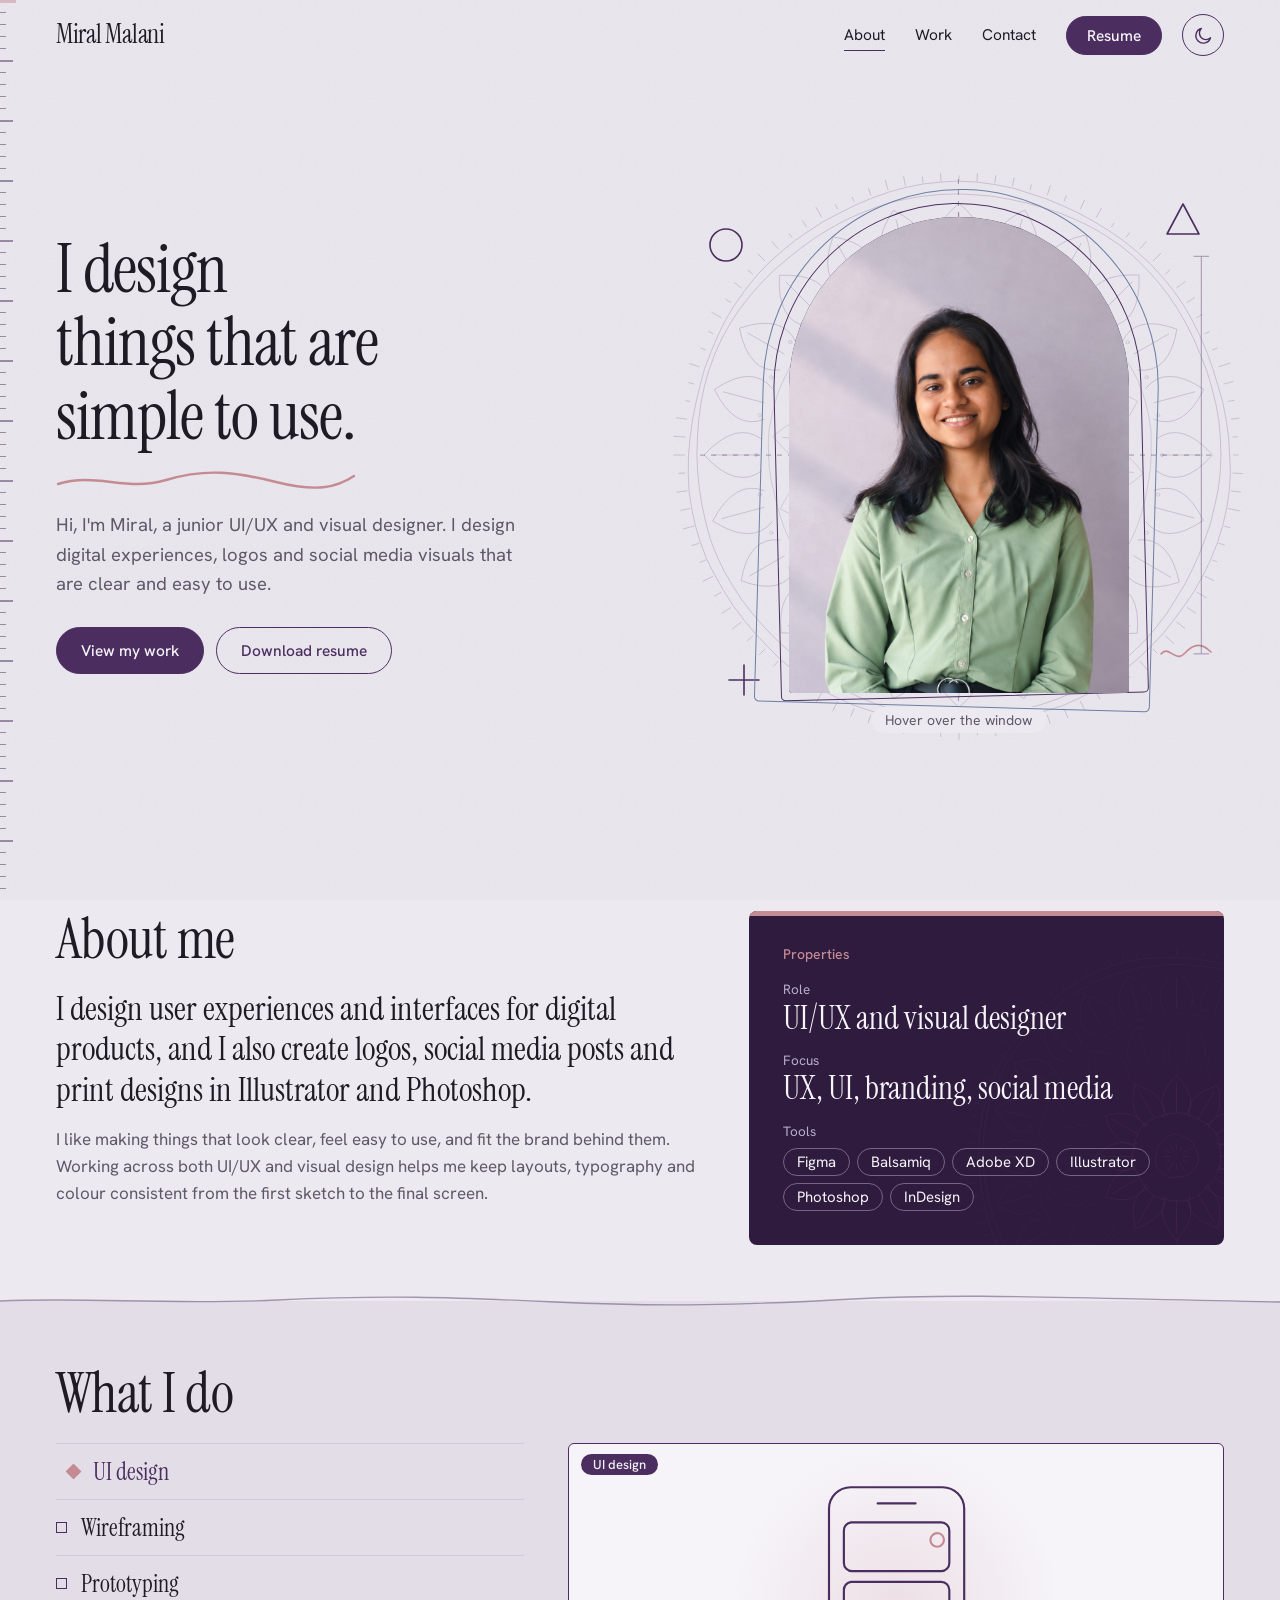
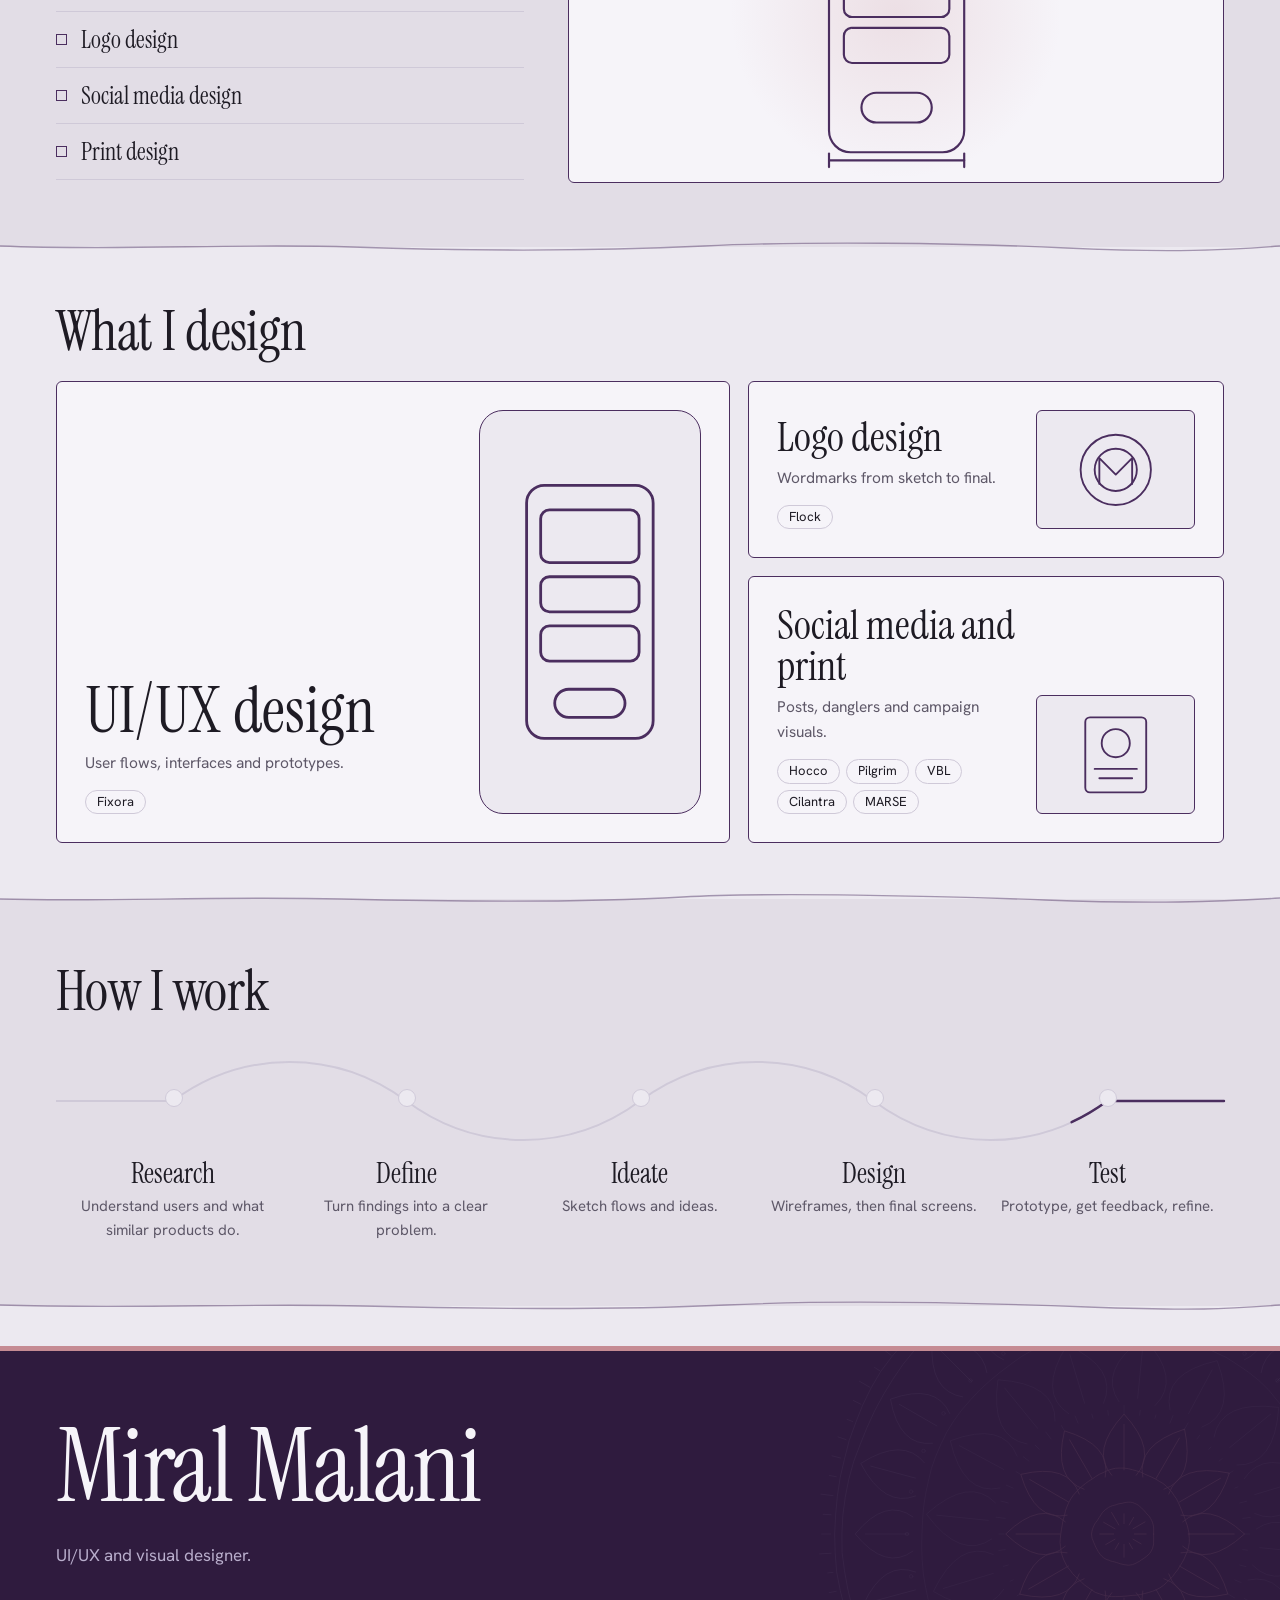
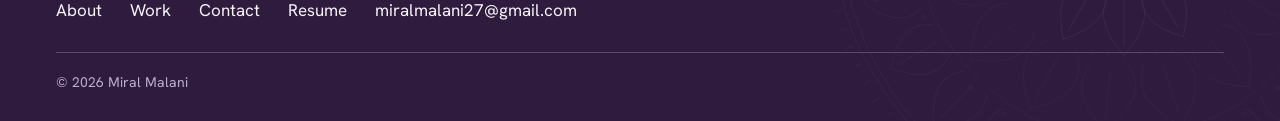
==== index.html @ f3b2142a "Add files via upload" ====
<!DOCTYPE html>
<html lang="en"><head>
<meta charset="utf-8"><meta name="viewport" content="width=device-width, initial-scale=1">
<title>Miral Malani - UI/UX Designer Portfolio | Ahmedabad</title>
<meta name="description" content="Junior UI/UX and visual designer. View my work and design process.">
<meta name="theme-color" content="#ECE9F0"><script>try{var t=localStorage.getItem("theme");document.documentElement.dataset.theme=t==="dark"?"dark":"light"}catch(e){document.documentElement.dataset.theme="light"}</script>
<link rel="preconnect" href="https://fonts.googleapis.com"><link rel="preconnect" href="https://fonts.gstatic.com" crossorigin>
<link href="https://fonts.googleapis.com/css2?family=Hanken+Grotesk:wght@400;500;700&family=Instrument+Serif:ital@0;1&display=swap" rel="stylesheet">
<link rel="stylesheet" href="site.css">
</head><body>

<div class="bg" aria-hidden="true"><i class="wash a"></i><i class="wash b"></i><div class="reveal"></div></div>
<div class="ruler" aria-hidden="true"></div>

<header class="site">
  <a class="brand" href="index.html">Miral Malani</a>
  <nav id="nav" aria-label="Main">
    <a href="index.html" aria-current="page">About</a>
    <a href="work.html">Work</a>
    <a href="contact.html">Contact</a>
    <a class="btn" href="resume.pdf" download data-magnetic>Resume</a>
  </nav>
  <div class="hdr-actions"><button class="theme-btn" type="button" aria-label="Switch to dark mode" aria-pressed="false"><svg class="moon" viewBox="0 0 24 24" aria-hidden="true"><path d="M20 14.5A8.5 8.5 0 1 1 9.5 4a7 7 0 0 0 10.5 10.5z"/></svg><svg class="sun" viewBox="0 0 24 24" aria-hidden="true"><circle cx="12" cy="12" r="4"/><path d="M12 2.5v2.5M12 19v2.5M2.5 12H5M19 12h2.5M5.3 5.3l1.8 1.8M16.9 16.9l1.8 1.8M5.3 18.7l1.8-1.8M16.9 7.1l1.8-1.8"/></svg></button><button class="burger" aria-expanded="false" aria-controls="nav" aria-label="Menu"><span></span><span></span></button></div>
</header>

<main>
<!-- HERO -->
<section class="hero"><div class="wrap hero-grid">
  <div class="hero-copy">
    <h1><span><i>I design</i></span><span><i>things that are</i></span><span><i>simple to use.</i></span></h1>
    <svg class="scribble" viewBox="0 0 300 22" preserveAspectRatio="none" aria-hidden="true"><path pathLength="1" d="M2 14 C 40 2, 70 22, 110 10 S 180 2, 220 12 S 280 18, 298 6"/></svg>
    <p class="intro">Hi, I'm Miral, a junior UI/UX and visual designer. I design digital experiences, logos and social media visuals that are clear and easy to use.</p>
    <div class="cta"><a class="btn" href="work.html" data-magnetic>View my work</a><a class="btn ghost" href="resume.pdf" download data-magnetic>Download resume</a></div>
  </div>

  <div class="stage">
    <div class="mandala" data-depth="12"></div>
    <svg class="float" data-depth="-18" style="left:2%;top:10%" width="44" height="44" viewBox="0 0 44 44" aria-hidden="true"><circle cx="22" cy="22" r="16"/></svg>
    <svg class="float" data-depth="-26" style="right:4%;top:6%;animation-delay:-3s" width="40" height="40" viewBox="0 0 40 40" aria-hidden="true"><path d="M20 4 L36 34 H4 Z"/></svg>
    <svg class="float" data-depth="-22" style="left:6%;bottom:8%;animation-delay:-5s" width="38" height="38" viewBox="0 0 38 38" aria-hidden="true"><path d="M19 4V34M4 19H34"/></svg>
    <svg class="float" data-depth="-30" style="right:2%;bottom:14%;animation-delay:-2s;color:var(--rose)" width="54" height="22" viewBox="0 0 54 22" aria-hidden="true"><path d="M2 12 C10 2, 16 22, 26 11 S44 2, 52 10"/></svg>
    <div class="arch-wrap" data-depth="8" tabindex="0" data-cursor="Open" aria-label="Portrait of Miral Malani. Hover, focus or tap to open the window and read a quote.">
      <svg class="guides" viewBox="0 0 100 100" preserveAspectRatio="none" aria-hidden="true">
        <line x1="0" y1="50" x2="100" y2="50" stroke-dasharray="5 6" vector-effect="non-scaling-stroke"/>
        <line x1="50" y1="0" x2="50" y2="100" stroke-dasharray="5 6" vector-effect="non-scaling-stroke"/>
        <line x1="97" y1="14" x2="97" y2="86" vector-effect="non-scaling-stroke"/><line x1="95.5" y1="14" x2="98.5" y2="14" vector-effect="non-scaling-stroke"/><line x1="95.5" y1="86" x2="98.5" y2="86" vector-effect="non-scaling-stroke"/>
      </svg>
      <div class="hatch" aria-hidden="true"></div>
      <div class="orbit" aria-hidden="true"><i></i><i></i><i></i></div>
      <div class="arch">
        <div class="arch-back">
          <svg class="bm" aria-hidden="true"></svg>
          <blockquote><p>&ldquo;Creativity comes from a conflict of ideas.&rdquo;</p><p class="who">Donatella Versace</p></blockquote>
        </div>
        <div class="arch-photo"><img src="photo.jpg" alt="Miral Malani"></div>
      </div>
      <p class="hint"><span class="fine">Hover over the window</span><span class="touch">Tap the window</span></p>
    </div>
  </div>
</div></section>

<!-- ABOUT + PROPERTIES -->
<section class="block"><div class="wrap about-row">
  <div class="about-text">
    <h2 class="sec-title">About me</h2>
    <p class="lead">I design user experiences and interfaces for digital products, and I also create logos, social media posts and print designs in Illustrator and Photoshop.</p>
    <p class="mute">I like making things that look clear, feel easy to use, and fit the brand behind them. Working across both UI/UX and visual design helps me keep layouts, typography and colour consistent from the first sketch to the final screen.</p>
  </div>
  <aside class="props-card" aria-label="Properties">
    <div class="pm" aria-hidden="true"></div>
    <h3>Properties</h3>
    <dl>
      <div><dt>Role</dt><dd>UI/UX and visual designer</dd></div>
      <div><dt>Focus</dt><dd>UX, UI, branding, social media</dd></div>
      <div><dt>Tools</dt><dd><div class="chips"><span>Figma</span><span>Balsamiq</span><span>Adobe XD</span><span>Illustrator</span><span>Photoshop</span><span>InDesign</span></div></dd></div>
    </dl>
  </aside>
</div></section>

<!-- WHAT I DO: layers + drawing side by side -->
<section class="band">
  <svg class="rule t" viewBox="0 0 1200 12" preserveAspectRatio="none" aria-hidden="true"><path vector-effect="non-scaling-stroke" d="M0 6 C 80 2, 160 10, 260 5 S 420 2, 520 7 S 700 10, 800 4 S 1000 3, 1200 7"/></svg>
  <div class="wrap">
    <h2 class="sec-title">What I do</h2>
    <div class="bench">
      <ul class="layers">
        <li><button type="button" data-sk="ui" class="is-on">UI design</button></li>
        <li><button type="button" data-sk="wire">Wireframing</button></li>
        <li><button type="button" data-sk="proto">Prototyping</button></li>
        <li><button type="button" data-sk="logo">Logo design</button></li>
        <li><button type="button" data-sk="social">Social media design</button></li>
        <li><button type="button" data-sk="print">Print design</button></li>
      </ul>
      <div class="canvas" aria-hidden="true">
        <span class="tag">UI design</span>
        <svg class="sk is-on" data-sk="ui" viewBox="0 0 320 220"><rect pathLength="1" x="110" y="12" width="100" height="196" rx="16"/><line pathLength="1" x1="146" y1="24" x2="174" y2="24"/><rect pathLength="1" x="121" y="38" width="78" height="36" rx="6"/><rect pathLength="1" x="121" y="82" width="78" height="26" rx="6"/><rect pathLength="1" x="121" y="116" width="78" height="26" rx="6"/><rect pathLength="1" x="134" y="164" width="52" height="22" rx="11"/><circle class="acc" pathLength="1" cx="190" cy="51" r="5"/><line pathLength="1" x1="110" y1="214" x2="210" y2="214"/><line pathLength="1" x1="110" y1="209" x2="110" y2="219"/><line pathLength="1" x1="210" y1="209" x2="210" y2="219"/></svg>
        <svg class="sk" data-sk="wire" viewBox="0 0 320 220"><rect pathLength="1" x="36" y="22" width="248" height="176" rx="8"/><rect pathLength="1" x="52" y="38" width="104" height="72"/><line pathLength="1" x1="52" y1="38" x2="156" y2="110"/><line pathLength="1" x1="156" y1="38" x2="52" y2="110"/><line pathLength="1" x1="172" y1="46" x2="268" y2="46"/><line pathLength="1" x1="172" y1="62" x2="250" y2="62"/><line pathLength="1" x1="172" y1="78" x2="268" y2="78"/><rect class="acc" pathLength="1" x="172" y="92" width="58" height="18" rx="9"/><rect pathLength="1" x="52" y="130" width="64" height="50"/><rect pathLength="1" x="128" y="130" width="64" height="50"/><rect pathLength="1" x="204" y="130" width="64" height="50"/></svg>
        <svg class="sk" data-sk="proto" viewBox="0 0 320 220"><rect pathLength="1" x="16" y="48" width="74" height="124" rx="10"/><rect pathLength="1" x="123" y="48" width="74" height="124" rx="10"/><rect pathLength="1" x="230" y="48" width="74" height="124" rx="10"/><circle class="acc" pathLength="1" cx="53" cy="112" r="9"/><path pathLength="1" d="M92 96 C104 70, 112 70, 121 92"/><path pathLength="1" d="M114 86 L121 93 L127 85"/><path pathLength="1" d="M199 96 C211 70, 219 70, 228 92"/><path pathLength="1" d="M221 86 L228 93 L234 85"/><line pathLength="1" x1="30" y1="70" x2="76" y2="70"/><line pathLength="1" x1="137" y1="70" x2="183" y2="70"/><line pathLength="1" x1="244" y1="70" x2="290" y2="70"/></svg>
        <svg class="sk" data-sk="logo" viewBox="0 0 320 220"><circle pathLength="1" cx="160" cy="110" r="76"/><circle pathLength="1" cx="160" cy="110" r="48"/><line pathLength="1" x1="160" y1="14" x2="160" y2="206"/><line pathLength="1" x1="62" y1="110" x2="258" y2="110"/><path pathLength="1" d="M122 142 L122 84 L160 124 L198 84 L198 142"/><circle class="acc" pathLength="1" cx="160" cy="124" r="5"/><circle pathLength="1" cx="262" cy="52" r="9"/></svg>
        <svg class="sk" data-sk="social" viewBox="0 0 320 220"><rect pathLength="1" x="80" y="22" width="160" height="160" rx="8"/><circle pathLength="1" cx="160" cy="86" r="30"/><line pathLength="1" x1="108" y1="138" x2="212" y2="138"/><line pathLength="1" x1="120" y1="154" x2="200" y2="154"/><path class="acc" pathLength="1" d="M214 40 C214 34, 224 34, 224 41 C224 34, 234 34, 234 40 C234 48, 224 54, 224 54 C224 54, 214 48, 214 40Z"/><path pathLength="1" d="M70 12 V22 H80 M250 12 V22 H240 M70 192 V182 H80 M250 192 V182 H240"/></svg>
        <svg class="sk" data-sk="print" viewBox="0 0 320 220"><rect pathLength="1" x="102" y="22" width="116" height="168"/><path pathLength="1" d="M218 22 V52 H188"/><line pathLength="1" x1="114" y1="76" x2="206" y2="76"/><line pathLength="1" x1="114" y1="92" x2="196" y2="92"/><rect class="acc" pathLength="1" x="114" y="110" width="92" height="44"/><line pathLength="1" x1="114" y1="170" x2="170" y2="170"/><path pathLength="1" d="M92 10 V22 M230 10 V22 M92 202 V190 M230 202 V190"/><line pathLength="1" x1="28" y1="154" x2="292" y2="154"/></svg>
      </div>
    </div>
  </div>
  <svg class="rule b" viewBox="0 0 1200 12" preserveAspectRatio="none" aria-hidden="true"><path vector-effect="non-scaling-stroke" d="M0 5 C 120 10, 220 2, 330 6 S 560 10, 660 5 S 900 2, 1000 7 S 1150 9, 1200 5"/></svg>
</section>

<!-- WHAT I DESIGN -->
<section class="block"><div class="wrap">
  <h2 class="sec-title">What I design</h2>
  <div class="panels">
    <a class="panel big" href="work.html#ux" data-cursor="View">
      <div class="txt"><h3>UI/UX design</h3><p>User flows, interfaces and prototypes.</p><div class="pt"><span>Fixora</span></div></div>
      <div class="thumb"><svg viewBox="0 0 100 160" aria-hidden="true"><rect x="14" y="8" width="72" height="144" rx="10"/><rect x="22" y="22" width="56" height="30" rx="5"/><rect x="22" y="60" width="56" height="20" rx="5"/><rect x="22" y="88" width="56" height="20" rx="5"/><rect x="30" y="124" width="40" height="16" rx="8"/></svg><img src="fixora-customer-01.png" alt="" onerror="this.remove()"></div>
    </a>
    <a class="panel sm" href="work.html#logo" data-cursor="View">
      <div class="txt"><h3>Logo design</h3><p>Wordmarks from sketch to final.</p><div class="pt"><span>Flock</span></div></div>
      <div class="thumb"><svg viewBox="0 0 100 80" aria-hidden="true"><circle cx="50" cy="40" r="30"/><circle cx="50" cy="40" r="18"/><path d="M36 52 V30 L50 44 L64 30 V52"/></svg><img src="Logo_Design_jpg.jpeg" alt="" onerror="this.remove()"></div>
    </a>
    <a class="panel sm" href="work.html#social" data-cursor="View">
      <div class="txt"><h3>Social media and print</h3><p>Posts, danglers and campaign visuals.</p><div class="pt"><span>Hocco</span><span>Pilgrim</span><span>VBL</span><span>Cilantra</span><span>MARSE</span></div></div>
      <div class="thumb"><svg viewBox="0 0 100 80" aria-hidden="true"><rect x="24" y="8" width="52" height="64" rx="4"/><circle cx="50" cy="30" r="12"/><line x1="32" y1="52" x2="68" y2="52"/><line x1="36" y1="60" x2="64" y2="60"/></svg><img src="Hording_jpg.jpg" alt="" onerror="this.remove()"></div>
    </a>
  </div>
</div></section>

<!-- HOW I WORK -->
<section class="band">
  <svg class="rule t" viewBox="0 0 1200 12" preserveAspectRatio="none" aria-hidden="true"><path vector-effect="non-scaling-stroke" d="M0 6 C 100 9, 200 3, 320 6 S 560 9, 640 4 S 880 3, 980 7 S 1140 9, 1200 5"/></svg>
  <div class="wrap">
    <h2 class="sec-title">How I work</h2>
    <div class="path">
      <svg viewBox="0 0 1000 120" preserveAspectRatio="none" aria-hidden="true">
        <path class="base" vector-effect="non-scaling-stroke" d="M0 60 C 40 60, 60 60, 100 60 C 160 8, 240 8, 300 60 C 360 112, 440 112, 500 60 C 560 8, 640 8, 700 60 C 760 112, 840 112, 900 60 C 940 60, 960 60, 1000 60"/>
        <path class="prog" pathLength="1" vector-effect="non-scaling-stroke" d="M0 60 C 40 60, 60 60, 100 60 C 160 8, 240 8, 300 60 C 360 112, 440 112, 500 60 C 560 8, 640 8, 700 60 C 760 112, 840 112, 900 60 C 940 60, 960 60, 1000 60"/>
      </svg>
      <ol class="steps">
        <li><h3>Research</h3><p>Understand users and what similar products do.</p></li>
        <li><h3>Define</h3><p>Turn findings into a clear problem.</p></li>
        <li><h3>Ideate</h3><p>Sketch flows and ideas.</p></li>
        <li><h3>Design</h3><p>Wireframes, then final screens.</p></li>
        <li><h3>Test</h3><p>Prototype, get feedback, refine.</p></li>
      </ol>
    </div>
  </div>
  <svg class="rule b" viewBox="0 0 1200 12" preserveAspectRatio="none" aria-hidden="true"><path vector-effect="non-scaling-stroke" d="M0 5 C 120 9, 240 3, 340 6 S 580 10, 680 5 S 920 3, 1020 7 S 1150 9, 1200 5"/></svg>
</section>
</main>

<footer class="foot">
  <div class="fm" aria-hidden="true"></div>
  <div class="wrap inner">
    <h2>Miral Malani</h2>
    <p>UI/UX and visual designer.</p>
    <nav aria-label="Footer"><a href="index.html">About</a><a href="work.html">Work</a><a href="contact.html">Contact</a><a href="resume.pdf" download>Resume</a><a href="mailto:miralmalani27@gmail.com">miralmalani27@gmail.com</a></nav>
    <small>&copy; 2026 Miral Malani</small>
  </div>
</footer>
<script src="site.js"></script>
</body></html>
---- site.css ----
:root{
  --paper:#ECE9F0;--paper2:#F6F4F9;--ink:#1E1B24;--mute:#5E5868;--pencil:#CFC9D8;
  --plum:#4B2E5F;--on-plum:#F6F4F9;--deep:#2F1B3E;--on-deep:#F6F4F9;--foot-alt:#4B2E5F;
  --slate:#6C7FA3;--lilac:#B9AECC;--rose:#C58B93;
  --glass:rgba(236,233,240,.88);--glass2:rgba(246,244,249,.92);--band-bg:rgba(75,46,95,.06);
  --sh:var(--sh);--hatch:var(--hatch);--grid:var(--grid);
  --wash-a:var(--wash-a);--wash-b:var(--wash-b);--cgrid:var(--cgrid);
  --serif:"Instrument Serif",Lora,Georgia,serif;--sans:"Hanken Grotesk",Inter,system-ui,sans-serif;
  --gut:clamp(20px,5vw,56px);--ease:cubic-bezier(.7,0,.2,1);color-scheme:light
}
:root[data-theme=dark]{
  --paper:#15121B;--paper2:#1E1A27;--ink:#EEEAF5;--mute:#A9A2B8;--pencil:#3A3348;
  --plum:#BBA3DE;--on-plum:#1B1226;--deep:#2B1C3B;--on-deep:#F6F4F9;--foot-alt:#3B2852;
  --slate:#8FA5CC;--lilac:#B9AECC;--rose:#D29BA4;
  --glass:rgba(21,18,27,.86);--glass2:rgba(30,26,39,.92);--band-bg:rgba(187,163,222,.07);
  --sh:rgba(187,163,222,.2);--hatch:rgba(187,163,222,.5);--grid:rgba(187,163,222,.3);
  --wash-a:rgba(110,128,196,.28);--wash-b:rgba(200,140,165,.17);--cgrid:rgba(143,165,204,.2);
  color-scheme:dark
}
*{box-sizing:border-box;margin:0;padding:0}
html{scroll-behavior:smooth}
body{font-family:var(--sans);font-size:17px;line-height:1.6;color:var(--ink);background:var(--paper);overflow-x:hidden;-webkit-font-smoothing:antialiased}
body::before{content:"";position:fixed;inset:0;pointer-events:none;z-index:0;opacity:.7;mix-blend-mode:multiply;
  background-image:url("data:image/svg+xml;utf8,<svg xmlns='http://www.w3.org/2000/svg' width='160' height='160'><filter id='n'><feTurbulence type='fractalNoise' baseFrequency='.85' numOctaves='2' stitchTiles='stitch'/><feColorMatrix values='0 0 0 0 .35  0 0 0 0 .3  0 0 0 0 .42  0 0 0 .13 0'/></filter><rect width='100%' height='100%' filter='url(%23n)'/></svg>")}
main,header,footer{position:relative;z-index:2}
a{color:inherit}
:focus-visible{outline:2px solid var(--plum);outline-offset:4px;border-radius:4px}
.wrap{width:min(1180px,100% - 2*var(--gut));margin-inline:auto}
.sec-title{font-family:var(--serif);font-weight:400;font-size:clamp(34px,4.6vw,56px);line-height:1;letter-spacing:-.01em;margin-bottom:22px}
.mute{color:var(--mute)}
.block{padding:clamp(34px,4.5vw,56px) 0}
.band{position:relative;background:var(--band-bg);padding:clamp(40px,5vw,64px) 0}
.rule{position:absolute;left:0;width:100%;height:12px;fill:none;stroke:var(--plum);stroke-width:1.3;opacity:.45;overflow:visible}
.rule.t{top:-6px}.rule.b{bottom:-6px}

/* living background */
.bg{position:fixed;inset:0;z-index:0;pointer-events:none;overflow:hidden}
.wash{position:absolute;width:75vmax;height:75vmax;border-radius:50%}
.wash.a{left:-25vmax;top:-18vmax;background:radial-gradient(circle,var(--wash-a),transparent 62%);animation:drift 48s ease-in-out infinite alternate}
.wash.b{right:-28vmax;top:30vh;background:radial-gradient(circle,var(--wash-b),transparent 62%);animation:drift 62s ease-in-out infinite alternate-reverse}
@keyframes drift{to{transform:translate(9vmax,6vmax) scale(1.12)}}
.reveal{position:absolute;inset:0;background-image:linear-gradient(var(--grid) 1px,transparent 1px),linear-gradient(90deg,var(--grid) 1px,transparent 1px);background-size:36px 36px;-webkit-mask-image:radial-gradient(circle 200px at var(--cx,-400px) var(--cy,-400px),#000,transparent);mask-image:radial-gradient(circle 200px at var(--cx,-400px) var(--cy,-400px),#000,transparent)}
.ruler{position:fixed;left:0;top:0;bottom:0;width:16px;z-index:1;pointer-events:none;opacity:.5;
  background:repeating-linear-gradient(to bottom,var(--plum) 0 1px,transparent 1px 12px) left/6px 100% no-repeat,repeating-linear-gradient(to bottom,var(--plum) 0 1.5px,transparent 1.5px 60px) left/13px 100% no-repeat}
.ruler::after{content:"";position:absolute;left:0;top:calc(var(--sp,0) * (100% - 3px));width:16px;height:3px;background:var(--rose)}

/* header */
.site{position:sticky;top:0;z-index:60;display:flex;align-items:center;justify-content:space-between;padding:14px var(--gut);border-bottom:1px solid transparent;transition:background .3s,border-color .3s}
.site.scrolled{background:var(--glass);backdrop-filter:blur(10px);-webkit-backdrop-filter:blur(10px);border-color:var(--pencil)}
.brand{font-family:var(--serif);font-size:26px;text-decoration:none;letter-spacing:-.01em}
#nav{display:flex;align-items:center;gap:30px}
#nav a:not(.btn){position:relative;text-decoration:none;font-size:15.5px;padding:4px 0}
#nav a:not(.btn)::after{content:"";position:absolute;left:0;right:0;bottom:0;height:1.5px;background:var(--plum);transform:scaleX(0);transform-origin:left;transition:transform .45s var(--ease)}
#nav a:not(.btn):hover::after,#nav a[aria-current]::after{transform:scaleX(1)}
.btn{display:inline-flex;align-items:center;gap:8px;padding:12px 24px;border-radius:999px;border:1.5px solid var(--plum);background:var(--plum);color:var(--on-plum);text-decoration:none;font:500 15.5px var(--sans);cursor:pointer;transition:background .3s,color .3s}
.btn:hover{background:var(--ink);border-color:var(--ink)}
.btn.ghost{background:transparent;color:var(--plum)}
.btn.ghost:hover{background:var(--plum);color:var(--on-plum);border-color:var(--plum)}
.site .btn{padding:8px 20px}
.burger{display:none;width:44px;height:44px;border:1.5px solid var(--plum);border-radius:50%;background:transparent;cursor:pointer;position:relative;z-index:70}
.burger span{position:absolute;left:12px;right:12px;height:1.5px;background:var(--plum);transition:transform .4s var(--ease),top .4s var(--ease),background .3s}
.burger span:nth-child(1){top:17px}.burger span:nth-child(2){top:25px}

/* hero */
.hero{overflow:hidden;padding:clamp(20px,4vw,44px) 0 clamp(36px,5vw,60px)}
.hero-grid{display:grid;grid-template-columns:1.05fr .95fr;gap:clamp(24px,4vw,56px);align-items:center;min-height:min(680px,calc(100svh - 90px))}
.hero h1{font-family:var(--serif);font-weight:400;font-size:clamp(40px,5.3vw,80px);line-height:.98;letter-spacing:-.015em}
.hero h1 span{display:block;overflow:hidden;padding-bottom:.1em;white-space:nowrap}
.hero h1 span i{display:block;font-style:normal;animation:rise 1.1s var(--ease) both}
.hero h1 span:nth-child(2) i{animation-delay:.12s}.hero h1 span:nth-child(3) i{animation-delay:.24s}
@keyframes rise{from{transform:translateY(105%)}}
.scribble{display:block;width:min(300px,70%);height:22px;margin:14px 0 18px;overflow:visible}
.scribble path{fill:none;stroke:var(--rose);stroke-width:2.4;stroke-linecap:round;stroke-dasharray:1;stroke-dashoffset:1;animation:draw 1.4s .9s ease forwards}
.hero p.intro{max-width:46ch;font-size:18.5px;color:var(--mute);margin-bottom:28px}
.cta{display:flex;flex-wrap:wrap;gap:12px}
.stage{position:relative;display:grid;place-items:center;min-height:clamp(420px,50vw,580px)}
.mandala{position:absolute;left:50%;top:50%;width:min(580px,120%);aspect-ratio:1;margin:calc(min(580px,120%)/-2) 0 0 calc(min(580px,120%)/-2);pointer-events:none;color:var(--plum)}
.mandala svg,.menu-m svg,.foot .fm svg,.props-card .pm svg{width:100%;height:100%;overflow:visible;fill:none;stroke:currentColor;stroke-width:.8;stroke-linecap:round;stroke-linejoin:round}
.m-outer{animation:spin 140s linear infinite;opacity:.26}.m-mid{animation:spin 90s linear infinite reverse;opacity:.2}.m-in{animation:breathe 7s ease-in-out infinite;stroke:var(--rose);opacity:.5}
@keyframes spin{to{transform:rotate(360deg)}}
@keyframes breathe{50%{transform:scale(1.06)}}
.draw path{stroke-dasharray:1;stroke-dashoffset:1;animation:draw 2.6s ease forwards}
.draw .m-mid path{animation-delay:.3s}.draw .m-in path{animation-delay:.6s}
@keyframes draw{to{stroke-dashoffset:0}}
.guides{position:absolute;left:-26%;right:-26%;top:-8%;bottom:-8%;width:152%;height:116%;pointer-events:none;fill:none;stroke:var(--plum);stroke-width:1;opacity:.45;overflow:visible}
.orbit{position:absolute;inset:6% 4%;border-radius:50%;pointer-events:none;animation:spin 46s linear infinite}
.orbit i{position:absolute;width:9px;height:9px;border-radius:50%;background:var(--rose)}
.orbit i:nth-child(1){left:50%;top:-5px}.orbit i:nth-child(2){right:3%;bottom:20%;width:7px;height:7px;background:var(--plum)}.orbit i:nth-child(3){left:6%;bottom:30%;width:6px;height:6px;border:1.5px solid var(--plum);background:transparent}
.float{position:absolute;pointer-events:none;color:var(--plum);fill:none;stroke:currentColor;stroke-width:1.6;stroke-linecap:round;stroke-linejoin:round;animation:bob 8s ease-in-out infinite alternate}
@keyframes bob{to{transform:translateY(-12px) rotate(8deg)}}
.arch-wrap{position:relative;width:min(74%,340px);aspect-ratio:5/7;z-index:2}
.hatch{position:absolute;inset:0;border-radius:999px 999px 20px 20px;transform:translate(20px,20px);background:repeating-linear-gradient(135deg,var(--hatch) 0 1px,transparent 1px 8px);transition:transform .9s var(--ease);pointer-events:none}
.arch-wrap:hover .hatch,.arch-wrap:focus-visible .hatch,.arch-wrap.is-open .hatch{transform:translate(8px,8px)}
.arch-wrap::before,.arch-wrap::after{content:"";position:absolute;border-radius:999px 999px 26px 26px;pointer-events:none;transition:transform .9s var(--ease)}
.arch-wrap::before{inset:-14px -14px -4px;border:1.5px solid var(--plum);transform:rotate(-1.4deg)}
.arch-wrap::after{inset:-28px -28px -14px;border:1px solid var(--slate);transform:rotate(1.6deg)}
.arch-wrap:hover::before,.arch-wrap:focus-visible::before,.arch-wrap.is-open::before{transform:rotate(1deg) scale(1.02)}
.arch-wrap:hover::after,.arch-wrap:focus-visible::after,.arch-wrap.is-open::after{transform:rotate(-1.2deg) scale(1.03)}
.arch{position:absolute;inset:0;border-radius:999px 999px 20px 20px;overflow:hidden;background:var(--deep);isolation:isolate}
.arch-back{position:absolute;inset:0;display:grid;place-items:center;padding:30% 14% 12%;text-align:center;color:var(--on-deep)}
.arch-back svg{position:absolute;left:50%;top:44%;width:150%;aspect-ratio:1;margin:-75% 0 0 -75%;fill:none;stroke:var(--lilac);stroke-width:.8;opacity:.3}
.arch-back blockquote{position:relative;transform:translateY(26px);opacity:0;transition:transform .8s .25s var(--ease),opacity .6s .25s}
.arch-back p{font-family:var(--serif);font-size:clamp(26px,3.1vw,36px);line-height:1.08}
.arch-back .who{margin-top:14px;font:400 14px var(--sans);color:var(--lilac)}
.arch-photo{position:absolute;inset:0;transition:transform 1s var(--ease);will-change:transform;background:linear-gradient(160deg,#cdc4dc,#9d8fb3)}
.arch-photo img{width:100%;height:100%;object-fit:cover;object-position:50% 18%;display:block}
.arch-photo.nophoto img{display:none}
.arch-photo.nophoto::after{content:"MM";position:absolute;inset:0;display:grid;place-items:center;font-family:var(--serif);font-size:84px;color:var(--plum)}
.arch-wrap:hover .arch-photo,.arch-wrap:focus-visible .arch-photo,.arch-wrap.is-open .arch-photo{transform:translateY(-104%)}
.arch-wrap:hover blockquote,.arch-wrap:focus-visible blockquote,.arch-wrap.is-open blockquote{transform:none;opacity:1}
.hint{position:absolute;left:50%;bottom:-40px;transform:translateX(-50%);white-space:nowrap;text-align:center;font-size:14px;color:var(--mute);background:var(--paper);padding:2px 14px;border-radius:99px}
.hint .touch{display:none}

/* about row: text + properties card */
.about-row{display:grid;grid-template-columns:1.15fr .85fr;gap:clamp(24px,4vw,56px);align-items:stretch}
.lead{font-family:var(--serif);font-size:clamp(24px,2.6vw,33px);line-height:1.22;margin-bottom:16px}
.props-card{position:relative;overflow:hidden;background:var(--deep);color:var(--on-deep);border-radius:8px;padding:clamp(22px,3vw,34px);display:flex;flex-direction:column;gap:16px;box-shadow:10px 10px 0 -1px var(--sh)}
.props-card::before{content:"";position:absolute;left:0;right:0;top:0;height:5px;background:var(--rose)}
.props-card .pm{position:absolute;right:-35%;bottom:-40%;width:90%;aspect-ratio:1;color:var(--lilac);opacity:.28;pointer-events:none}
.props-card h3{font:500 14px var(--sans);color:var(--rose);position:relative}
.props-card dl{position:relative;display:grid;gap:14px}
.props-card dt{font-size:13.5px;color:var(--lilac)}
.props-card dd{font-family:var(--serif);font-size:clamp(24px,2.5vw,32px);line-height:1.1}
.props-card .chips{display:flex;flex-wrap:wrap;gap:7px;margin-top:6px}
.props-card .chips span{font:400 15px var(--sans);border:1px solid rgba(185,174,204,.5);border-radius:99px;padding:3px 13px}

/* bench: layers + canvas side by side */
.bench{display:grid;grid-template-columns:5fr 7fr;gap:clamp(20px,3.5vw,44px);align-items:stretch}
.layers{list-style:none;border-top:1px solid var(--pencil);align-self:start}
.layers button{width:100%;display:flex;align-items:center;gap:14px;padding:12px 0;background:none;border:0;border-bottom:1px solid var(--pencil);font:400 24px var(--serif);color:var(--ink);text-align:left;cursor:pointer;transition:padding .4s var(--ease),color .3s}
.layers button::before{content:"";width:9px;height:9px;border:1.5px solid var(--plum);transition:transform .4s var(--ease),background .3s;flex:none}
.layers button:hover,.layers button.is-on{padding-left:12px;color:var(--plum)}
.layers button.is-on::before{background:var(--rose);border-color:var(--rose);transform:rotate(45deg)}
.canvas{position:relative;min-height:340px;border:1.5px solid var(--plum);border-radius:6px;background-color:var(--paper2);background-image:linear-gradient(var(--cgrid) 1px,transparent 1px),linear-gradient(90deg,var(--cgrid) 1px,transparent 1px);background-size:26px 26px;overflow:hidden}
.canvas::before{content:"";position:absolute;inset:0;background:radial-gradient(circle at var(--mx,50%) var(--my,50%),rgba(197,139,147,.2),transparent 45%);pointer-events:none}
.canvas .tag{position:absolute;left:12px;top:10px;font:500 13px var(--sans);color:var(--on-plum);background:var(--plum);padding:2px 12px;border-radius:99px;z-index:2}
.sk{position:absolute;inset:8% 6% 4%;width:88%;height:88%;opacity:0;visibility:hidden;fill:none;stroke:var(--plum);stroke-width:1.6;stroke-linecap:round;stroke-linejoin:round}
.sk.is-on{opacity:1;visibility:visible}
.sk path,.sk rect,.sk circle,.sk line{stroke-dasharray:1;stroke-dashoffset:1}
.sk.is-on path,.sk.is-on rect,.sk.is-on circle,.sk.is-on line{animation:draw 1.1s ease forwards}
.sk .acc{stroke:var(--rose)}

/* what I design: asymmetric panels */
.panels{display:grid;grid-template-columns:repeat(12,1fr);gap:18px}
.panel{position:relative;display:grid;gap:16px;padding:clamp(18px,2.2vw,28px);border:1.5px solid var(--plum);border-radius:6px;background:var(--paper2);text-decoration:none;color:var(--ink);overflow:hidden;transition:background .5s var(--ease),color .4s,transform .5s var(--ease),box-shadow .5s}
.panel.big{grid-column:1/8;grid-row:1/3;grid-template-columns:1fr minmax(130px,36%);align-items:stretch}
.panel.sm{grid-column:8/13;grid-template-columns:1fr minmax(96px,38%);align-items:end}
.panel .txt{display:flex;flex-direction:column;justify-content:flex-end;gap:8px}
.panel h3{font:400 clamp(30px,3.2vw,44px)/1 var(--serif)}
.panel.big h3{font-size:clamp(40px,5vw,70px)}
.panel p{color:var(--mute);font-size:15.5px;transition:color .4s}
.pt{display:flex;flex-wrap:wrap;gap:6px;margin-top:6px}.pt span{border:1px solid var(--pencil);border-radius:99px;padding:1px 11px;font-size:13px;transition:border-color .4s}
.thumb{position:relative;border:1.5px solid var(--plum);border-radius:6px;background:var(--paper);overflow:hidden;min-height:110px;transition:border-color .4s}
.panel.big .thumb{border-radius:24px}
.panel.sm .thumb{aspect-ratio:4/3}
.thumb svg{position:absolute;inset:10%;width:80%;height:80%;fill:none;stroke:var(--plum);stroke-width:1.6;stroke-linecap:round;stroke-linejoin:round}
.thumb img{position:absolute;inset:0;width:100%;height:100%;object-fit:cover;object-position:top;clip-path:inset(100% 0 0 0);transition:clip-path .8s var(--ease)}
.panel:hover,.panel:focus-visible{background:var(--deep);color:var(--on-deep);transform:translateY(-4px);box-shadow:8px 8px 0 -1px var(--sh)}
.panel:hover p,.panel:focus-visible p{color:var(--lilac)}
.panel:hover .pt span{border-color:rgba(185,174,204,.45)}
.panel:hover .thumb{border-color:var(--rose)}
.panel:hover .thumb img,.panel:focus-visible .thumb img{clip-path:inset(0)}

/* how I work */
.path{position:relative;margin-top:10px}
.path svg{display:block;width:100%;height:120px;overflow:visible;fill:none}
.path .base{stroke:var(--pencil);stroke-width:2}.path .prog{stroke:var(--plum);stroke-width:2.4;stroke-linecap:round;stroke-dasharray:1;stroke-dashoffset:calc(1 - var(--p,0))}
.steps{list-style:none;display:grid;grid-template-columns:repeat(5,1fr);margin-top:-6px}
.steps li{text-align:center;padding:0 10px;position:relative}
.steps li::before{content:"";position:absolute;left:50%;top:-66px;width:16px;height:16px;margin-left:-8px;border-radius:50%;background:var(--paper);border:1.5px solid var(--pencil);transition:background .4s,border-color .4s,transform .5s var(--ease)}
.steps li.on::before{background:var(--rose);border-color:var(--rose);transform:scale(1.25)}
.steps h3{font:400 28px var(--serif);margin-bottom:2px}.steps p{font-size:15px;color:var(--mute)}

/* footer */
.foot{position:relative;background:var(--deep);color:var(--on-deep);padding:clamp(40px,6vw,72px) 0 28px;overflow:hidden;margin-top:clamp(20px,4vw,40px);z-index:2}
.foot::before{content:"";position:absolute;left:0;right:0;top:0;height:5px;background:var(--rose)}
.foot .fm{position:absolute;right:-12%;top:50%;width:min(620px,90vw);aspect-ratio:1;margin-top:calc(min(620px,90vw)/-2);color:var(--lilac);opacity:.26;pointer-events:none}
.foot .inner{position:relative;display:grid;gap:26px}
.foot h2{font:400 clamp(44px,8vw,112px)/.95 var(--serif);letter-spacing:-.015em}
.foot p{color:var(--lilac);max-width:40ch}
.foot nav{display:flex;flex-wrap:wrap;gap:8px 28px}
.foot nav a{text-decoration:none;position:relative;padding:2px 0}
.foot nav a::after{content:"";position:absolute;left:0;right:0;bottom:0;height:1px;background:var(--rose);transform:scaleX(0);transform-origin:left;transition:transform .4s var(--ease)}
.foot nav a:hover::after{transform:scaleX(1)}
.foot small{color:var(--lilac);font-size:14px;padding-top:18px;border-top:1px solid rgba(185,174,204,.3)}

/* cursor + click burst */
.has-cursor,.has-cursor a,.has-cursor button,.has-cursor .arch-wrap{cursor:none}
.cur-dot,.cur-ring{opacity:0;transition:opacity .3s;position:fixed;left:0;top:0;z-index:200;pointer-events:none;border-radius:50%}
.cur-on .cur-dot,.cur-on .cur-ring{opacity:1}
.cur-dot{width:7px;height:7px;margin:-3.5px 0 0 -3.5px;background:var(--plum)}
.cur-ring{width:38px;height:38px;margin:-19px 0 0 -19px;border:1.5px solid var(--plum);display:grid;place-items:center;font:500 12.5px var(--sans);color:var(--on-plum);transition:width .35s var(--ease),height .35s var(--ease),margin .35s var(--ease),background .3s,opacity .3s}
.cur-ring.is-link{width:64px;height:64px;margin:-32px 0 0 -32px;background:rgba(197,139,147,.25)}
.cur-ring.has-label{width:78px;height:78px;margin:-39px 0 0 -39px;background:var(--plum)}
.burst{position:fixed;z-index:190;pointer-events:none;width:120px;height:120px;margin:-60px 0 0 -60px;overflow:visible;fill:none;stroke-linecap:round}
.burst line{stroke:var(--plum);stroke-width:1.8;transform-origin:60px 60px;animation:shoot .75s ease-out forwards}
.burst line:nth-child(3n){stroke:var(--rose)}
.burst circle{stroke:var(--slate);stroke-width:1.5;transform-origin:60px 60px;animation:ripple .75s ease-out forwards}
@keyframes shoot{from{transform:scale(.25);opacity:1}to{transform:scale(1.15);opacity:0}}
@keyframes ripple{from{transform:scale(.2);opacity:1}to{transform:scale(1);opacity:0}}

.menu-m{display:none}
@media (max-width:1000px){.ruler{display:none}}
@media (max-width:860px){
  .burger{display:block}
  #nav{position:fixed;inset:0;z-index:65;flex-direction:column;justify-content:center;align-items:flex-start;gap:6px;padding:0 var(--gut);background:var(--deep);color:var(--on-deep);clip-path:circle(0 at calc(100% - 44px) 36px);transition:clip-path .8s var(--ease);visibility:hidden}
  .menu-open #nav{clip-path:circle(150% at calc(100% - 44px) 36px);visibility:visible}
  #nav a:not(.btn){font:400 clamp(44px,13vw,72px)/1.1 var(--serif);color:var(--on-deep)}
  #nav a:not(.btn)::after{background:var(--rose)}
  #nav .btn{margin-top:22px;background:var(--rose);border-color:var(--rose);color:var(--deep);padding:12px 26px}
  .menu-m{display:block;position:absolute;right:-30%;bottom:-18%;width:120vw;aspect-ratio:1;color:var(--lilac);opacity:.2;pointer-events:none;z-index:-1}
  .menu-open{overflow:hidden}
  .menu-open .burger,.menu-open .theme-btn{border-color:var(--on-deep);color:var(--on-deep)}.menu-open .burger span{background:var(--on-deep)}.menu-open .theme-btn:hover{background:var(--on-deep);color:var(--deep)}
  .menu-open .burger span:nth-child(1){top:21px;transform:rotate(45deg)}.menu-open .burger span:nth-child(2){top:21px;transform:rotate(-45deg)}
  .hero-grid{grid-template-columns:1fr;min-height:0}
  .stage{min-height:520px;margin-top:10px}
  .about-row,.bench{grid-template-columns:1fr}
  .canvas{order:-1;min-height:0;height:210px;position:sticky;top:68px;z-index:3;margin-bottom:6px}
  .panels{grid-template-columns:1fr}
  .panel.big,.panel.sm{grid-column:1;grid-row:auto;grid-template-columns:1fr minmax(100px,38%)}
  .panel.big .thumb{min-height:200px}
  .path svg{display:none}
  .steps{grid-template-columns:1fr;gap:20px;margin-top:0;padding-left:34px;position:relative}
  .steps::before,.steps::after{content:"";position:absolute;left:7px;top:6px;bottom:6px;width:2px;background:var(--pencil)}
  .steps::after{background:var(--plum);transform-origin:top;transform:scaleY(var(--p,0))}
  .steps li{text-align:left;padding:0}.steps li::before{left:-34px;top:6px;margin-left:0}
}
@media (hover:none){.hint .fine{display:none}.hint .touch{display:inline}}
@media (prefers-reduced-motion:reduce){
  html{scroll-behavior:auto}
  *,*::before,*::after{animation:none!important}
  .draw path,.scribble path{stroke-dashoffset:0}
  .sk path,.sk rect,.sk circle,.sk line{stroke-dashoffset:0}
  .arch-photo,.arch-back blockquote{transition-duration:.01s!important}
}

/* ===== inner pages (Work, Fixora, Contact) ===== */
.cur-dot,.cur-ring{z-index:400}
body{animation:pagein .6s ease both}
body.leaving{opacity:0;transition:opacity .28s ease}
@keyframes pagein{from{opacity:0}}
.page-head{position:relative;padding:clamp(26px,4.5vw,56px) 0 clamp(14px,2.5vw,24px)}
.page-head h1{position:relative;font:400 clamp(54px,8.5vw,128px)/.95 var(--serif);letter-spacing:-.02em}
.page-head p{position:relative;max-width:54ch;color:var(--mute);margin-top:14px;font-size:18.5px}
.crumb{position:relative;display:inline-flex;gap:8px;align-items:center;text-decoration:none;font-size:15px;color:var(--plum);margin-bottom:12px}
.crumb:hover{text-decoration:underline}
.deco{position:absolute;right:-4%;top:-26%;width:min(400px,52vw);aspect-ratio:1;color:var(--plum);opacity:.17;pointer-events:none}
.deco svg{width:100%;height:100%;overflow:visible;fill:none;stroke:currentColor;stroke-width:.8;stroke-linecap:round}
.sec-title.sm{font-size:clamp(28px,3.4vw,42px);margin-bottom:16px}

/* filter pills */
.filters{position:sticky;top:60px;z-index:30;padding:10px 0 14px;overflow-x:auto;scrollbar-width:none}
.filters::-webkit-scrollbar{display:none}
.seg{position:relative;display:inline-flex;gap:2px;padding:4px;border:1.5px solid var(--plum);border-radius:999px;background:var(--glass2);backdrop-filter:blur(8px);white-space:nowrap}
.seg button{position:relative;z-index:1;border:0;background:none;font:500 15px var(--sans);padding:8px 18px;border-radius:999px;color:var(--ink);cursor:pointer;transition:color .3s}
.seg button[aria-pressed=true]{color:var(--on-plum)}
.seg .ind{position:absolute;z-index:0;top:4px;bottom:4px;left:0;width:0;border-radius:999px;background:var(--plum);transition:transform .5s var(--ease),width .5s var(--ease)}
.wsec{padding:clamp(16px,2.5vw,28px) 0}
.wsec.show{animation:showin .55s var(--ease) both}
@keyframes showin{from{opacity:0;transform:translateY(18px)}}

/* Fixora feature card */
.feature{position:relative;display:grid;grid-template-columns:1fr 1.1fr;gap:clamp(18px,3vw,40px);align-items:center;padding:clamp(22px,3vw,40px);border:1.5px solid var(--plum);border-radius:8px;background:var(--paper2);text-decoration:none;color:var(--ink);overflow:hidden;transition:background .5s var(--ease),color .4s,box-shadow .4s}
.feature:hover{background:var(--deep);color:var(--on-deep);box-shadow:10px 10px 0 -1px var(--sh)}
.feature h3{font:400 clamp(48px,6.4vw,92px)/.95 var(--serif);margin:8px 0 10px}
.feature p{color:var(--mute);max-width:36ch;transition:color .4s}.feature:hover p{color:var(--lilac)}
.feature .pt{margin:14px 0 20px}.feature:hover .pt span{border-color:rgba(185,174,204,.5)}
.feature .fake{display:inline-flex;align-items:center;gap:8px;padding:10px 22px;border-radius:999px;background:var(--plum);color:var(--on-plum);font-weight:500;font-size:15.5px;transition:background .3s,color .3s}
.feature:hover .fake{background:var(--rose);color:var(--deep)}
.fan{position:relative;height:clamp(290px,34vw,420px)}
.fan svg{position:absolute;left:50%;top:50%;height:80%;translate:-50% -50%;fill:none;stroke:var(--plum);stroke-width:1.5;opacity:.35}
.fan img{position:absolute;top:50%;left:50%;height:90%;width:auto;border-radius:16px;border:1.5px solid var(--plum);background:#fff;box-shadow:0 14px 30px -14px rgba(47,27,62,.5);transition:transform .9s var(--ease)}
.fan img:nth-of-type(1){transform:translate(-125%,-50%) rotate(-7deg)}
.fan img:nth-of-type(2){transform:translate(-50%,-52%);z-index:2}
.fan img:nth-of-type(3){transform:translate(25%,-50%) rotate(7deg)}
.feature:hover .fan img:nth-of-type(1){transform:translate(-140%,-52%) rotate(-12deg)}
.feature:hover .fan img:nth-of-type(2){transform:translate(-50%,-56%) scale(1.04)}
.feature:hover .fan img:nth-of-type(3){transform:translate(40%,-52%) rotate(12deg)}

/* gallery */
.two{display:grid;grid-template-columns:repeat(2,1fr);gap:18px;align-items:start}
.masonry{columns:3 250px;column-gap:18px}
.masonry figure{break-inside:avoid;margin:0 0 20px}
.art{display:block;width:100%;padding:8px;background:var(--paper2);border:1.5px solid var(--plum);border-radius:6px;cursor:zoom-in;transition:transform .55s var(--ease),box-shadow .4s}
.art img{width:100%;display:block;border-radius:3px}
.masonry figure:nth-child(even) .art:hover,.two figure:nth-child(even) .art:hover{transform:translateY(-6px) rotate(.7deg)}
.masonry figure:nth-child(odd) .art:hover,.two figure:nth-child(odd) .art:hover{transform:translateY(-6px) rotate(-.7deg)}
.art:hover{box-shadow:9px 9px 0 -1px var(--sh)}
figcaption.cap{margin-top:8px;font-size:14.5px;color:var(--mute)}
figcaption.cap b{font-weight:500;color:var(--ink)}

/* experience timeline */
.tl{position:relative;padding-left:36px;display:grid;gap:30px}
.tl::before{content:"";position:absolute;left:7px;top:8px;bottom:8px;width:2px;background:var(--pencil)}
.tl article{position:relative}
.tl article::before{content:"";position:absolute;left:-36px;top:7px;width:16px;height:16px;border-radius:50%;background:var(--rose);border:3px solid var(--paper);box-shadow:0 0 0 1.5px var(--rose)}
.tl h3{font:400 clamp(26px,3vw,36px)/1.1 var(--serif)}
.tl .when{color:var(--plum);font-weight:500;font-size:14.5px;margin:2px 0 6px}
.tl ul{padding-left:18px;color:var(--mute)}.tl li{margin-bottom:3px}

/* Fixora case study */
.facts{display:grid;grid-template-columns:repeat(3,1fr);gap:18px;margin:26px 0}
.facts div{border-top:1.5px solid var(--plum);padding-top:10px}.facts dt{font-size:14px;color:var(--mute)}.facts dd{font:400 clamp(22px,2.4vw,30px)/1.15 var(--serif)}
.cols2{display:grid;grid-template-columns:1fr 1fr;gap:18px}
.card{padding:clamp(20px,2.6vw,32px);border:1.5px solid var(--plum);border-radius:8px;background:var(--paper2)}
.card h2{font:400 clamp(30px,3.4vw,44px)/1 var(--serif);margin-bottom:10px}
.notes{display:grid;grid-template-columns:repeat(4,1fr);gap:22px}
.note{border-top:1.5px solid var(--plum);padding-top:12px}.note h3{font:400 26px/1.1 var(--serif);margin-bottom:6px}.note p{color:var(--mute);font-size:15.5px}
.rail-head{display:flex;align-items:end;justify-content:space-between;gap:18px;margin-bottom:12px}
.rail-head h2{font:400 clamp(34px,4.4vw,56px)/1 var(--serif)}
.rail-ctl{display:flex;align-items:center;gap:10px}
.rail-ctl button{width:46px;height:46px;border-radius:50%;border:1.5px solid var(--plum);background:var(--paper2);color:var(--plum);font-size:20px;cursor:pointer;transition:background .3s,color .3s}
.rail-ctl button:hover{background:var(--plum);color:var(--on-plum)}
.rail-bar{height:3px;background:var(--pencil);border-radius:2px;margin:0 0 14px;overflow:hidden}
.rail-bar i{display:block;height:100%;width:var(--w,20%);background:var(--rose);transform:translateX(var(--x,0));transition:transform .2s}
.rail{display:flex;gap:16px;overflow-x:auto;scroll-snap-type:x proximity;padding:6px 4px 20px;scrollbar-width:none;cursor:grab}
.rail::-webkit-scrollbar{display:none}
.rail.drag{cursor:grabbing;scroll-snap-type:none}
.shot{flex:none;scroll-snap-align:start;padding:8px;background:var(--paper2);border:1.5px solid var(--plum);border-radius:20px;cursor:zoom-in;transition:transform .5s var(--ease),box-shadow .4s}
.shot img{display:block;height:clamp(390px,46vw,560px);width:auto;border-radius:13px;user-select:none;-webkit-user-drag:none}
.shot:hover{transform:translateY(-8px);box-shadow:8px 8px 0 -1px var(--sh)}
.fsec{padding:clamp(22px,3.2vw,40px) 0}

/* contact */
.ccols{display:grid;grid-template-columns:1fr 1fr;gap:14px;align-items:start}
.ccol{display:grid;gap:14px;align-content:start}
.cwide{grid-column:1/-1}
.ccard{position:relative;display:flex;flex-direction:column;gap:2px;padding:16px 22px 18px;border:1.5px solid var(--plum);border-radius:8px;background:var(--paper2);overflow:hidden;transition:transform .5s var(--ease),box-shadow .4s,background .4s,color .4s}
.ccard:hover{transform:translateY(-3px);box-shadow:7px 7px 0 -1px var(--sh)}
.ccard.dark{background:var(--deep);color:var(--on-deep)}
.ccard .lab{font-size:13.5px;color:var(--plum);font-weight:500}.ccard.dark .lab{color:var(--rose)}
.ccard .val{font:400 clamp(22px,2.3vw,29px)/1.15 var(--serif);overflow-wrap:anywhere;padding-right:48px}
.ccard .sub{color:var(--mute);font-size:14.5px}.ccard.dark .sub{color:var(--lilac)}
.ccard .acts{display:flex;flex-wrap:wrap;gap:8px;padding-top:10px}
.ccard .btn{padding:5px 15px;font-size:14px}
.ccard.dark .btn.ghost{color:var(--on-deep);border-color:var(--lilac)}.ccard.dark .btn.ghost:hover{background:var(--rose);border-color:var(--rose);color:var(--deep)}
.ccard .ic{position:absolute;right:16px;top:14px;width:36px;height:36px;fill:none;stroke:var(--plum);stroke-width:1.5;stroke-linecap:round;stroke-linejoin:round;opacity:.75}
.ccard.dark .ic{stroke:var(--lilac)}
.ccard .ic *{stroke-dasharray:1;stroke-dashoffset:0}.ccard:hover .ic *{animation:redraw 1s ease}
@keyframes redraw{from{stroke-dashoffset:1}to{stroke-dashoffset:0}}
.toast{position:fixed;left:50%;bottom:26px;translate:-50% 20px;z-index:350;background:var(--deep);color:var(--on-deep);padding:10px 20px;border-radius:999px;font-size:15px;opacity:0;pointer-events:none;transition:opacity .3s,translate .4s var(--ease)}
.toast.on{opacity:1;translate:-50% 0}

/* lightbox */
.lb{position:fixed;inset:0;z-index:300;display:grid;grid-template-rows:1fr auto;background:rgba(30,18,40,.95);backdrop-filter:blur(6px);-webkit-backdrop-filter:blur(6px);opacity:0;transition:opacity .35s}
.lb[hidden]{display:none}.lb.on{opacity:1}
.lb-stage{position:relative;display:grid;place-items:center;padding:58px 76px 8px;min-height:0}
.lb-fig{margin:0;max-width:100%;max-height:100%;display:grid;gap:10px;justify-items:center}
.lb-fig img{max-width:100%;max-height:calc(100svh - 200px);border-radius:12px;background:#fff;box-shadow:0 20px 60px -20px #000;user-select:none;-webkit-user-drag:none;touch-action:pan-y}
.lb-fig figcaption{color:var(--lilac);font-size:15px;text-align:center}
.lb-x,.lb-prev,.lb-next{position:absolute;width:48px;height:48px;border-radius:50%;border:1.5px solid rgba(255,255,255,.45);background:rgba(255,255,255,.08);color:#fff;font-size:22px;cursor:pointer;transition:background .3s,color .3s}
.lb-x:hover,.lb-prev:hover,.lb-next:hover{background:var(--rose);color:var(--deep);border-color:var(--rose)}
.lb-x{right:16px;top:12px}.lb-prev{left:14px;top:50%;translate:0 -50%}.lb-next{right:14px;top:50%;translate:0 -50%}
.lb-count{position:absolute;left:20px;top:22px;color:var(--lilac);font-size:15px}
.lb-thumbs{display:flex;gap:8px;overflow-x:auto;padding:8px 16px 18px;scrollbar-width:none;justify-content:safe center}
.lb-thumbs::-webkit-scrollbar{display:none}
.lb-thumbs button{flex:none;border:2px solid transparent;border-radius:8px;background:none;padding:0;opacity:.55;cursor:pointer;transition:opacity .3s,border-color .3s}
.lb-thumbs button.on{opacity:1;border-color:var(--rose)}
.lb-thumbs img{display:block;height:54px;width:auto;border-radius:6px}
.lb-open{overflow:hidden}

@media (max-width:860px){
  .feature,.cols2,.two,.ccols{grid-template-columns:1fr}
  .notes{grid-template-columns:1fr 1fr}.facts{grid-template-columns:1fr}
  .ccol:nth-child(2){padding-top:0}
  .filters{top:58px}
  .lb-stage{padding:56px 14px 4px}.lb-prev,.lb-next{width:40px;height:40px;top:auto;bottom:6px;translate:none}.lb-prev{left:10px}.lb-next{right:10px}
  .lb-fig img{max-height:calc(100svh - 230px)}
  .rail-ctl button{width:42px;height:42px}
}
@media (max-width:520px){.notes{grid-template-columns:1fr}.masonry{columns:2 150px}}
@media (prefers-reduced-motion:reduce){body{animation:none}.wsec.show{animation:none}.lb{transition:none}}
.foot.alt{background:var(--foot-alt)}

/* ===== theme switch ===== */
.brand{margin-right:auto}
.hdr-actions{display:flex;align-items:center;gap:12px;margin-left:20px}
.theme-btn{position:relative;z-index:70;width:42px;height:42px;border-radius:50%;border:1.5px solid var(--plum);background:transparent;color:var(--plum);cursor:pointer;display:grid;place-items:center;transition:background .3s,color .3s,border-color .3s}
.theme-btn:hover{background:var(--plum);color:var(--on-plum)}
.theme-btn svg{grid-area:1/1;width:21px;height:21px;fill:none;stroke:currentColor;stroke-width:1.6;stroke-linecap:round;stroke-linejoin:round;transition:transform .6s var(--ease),opacity .35s}
.theme-btn .sun{opacity:0;transform:rotate(-90deg) scale(.4)}
.theme-btn .moon{opacity:1}
:root[data-theme=dark] .theme-btn .sun{opacity:1;transform:none}
:root[data-theme=dark] .theme-btn .moon{opacity:0;transform:rotate(90deg) scale(.4)}
:root[data-theme=dark] body::before{mix-blend-mode:screen;opacity:.22}
:root[data-theme=dark] .wash.a,:root[data-theme=dark] .wash.b{opacity:1}
:root.theme-anim *,:root.theme-anim *::before,:root.theme-anim *::after{transition:background-color .45s,color .45s,border-color .45s,fill .45s,stroke .45s,box-shadow .45s!important}
@media (max-width:860px){
  .menu-open .site{backdrop-filter:none;-webkit-backdrop-filter:none;background:transparent;border-color:transparent}
  .menu-open .brand{color:var(--on-deep);position:relative;z-index:70}
  .hdr-actions{margin-left:auto}
  .brand{margin-right:0}
}
@media (prefers-reduced-motion:reduce){:root.theme-anim *{transition:none!important}}

/* no sideways scroll from decorative shapes */
main{overflow-x:clip}

/* rail headings breathe */
.rail-head h2{margin-bottom:8px}

.ccard.row{flex-direction:row;align-items:center;justify-content:space-between;gap:16px}
.ccard.row .val{padding-right:0}
.ccard.row .acts{padding-top:0}
.ccard.row .ic{display:none}
@media (max-width:520px){.ccard.row{flex-direction:column;align-items:flex-start}.ccard.row .acts{padding-top:10px}}
@media (max-width:860px){.ccard .val{padding-right:0;font-size:clamp(20px,5.4vw,25px)}.ccard .ic{width:30px;height:30px}.ccard .lab{padding-right:40px}}

.tl .tl-link{margin-top:8px}.tl .tl-link a{color:var(--plum);font-weight:500;text-decoration:none;border-bottom:1.5px solid var(--rose)}
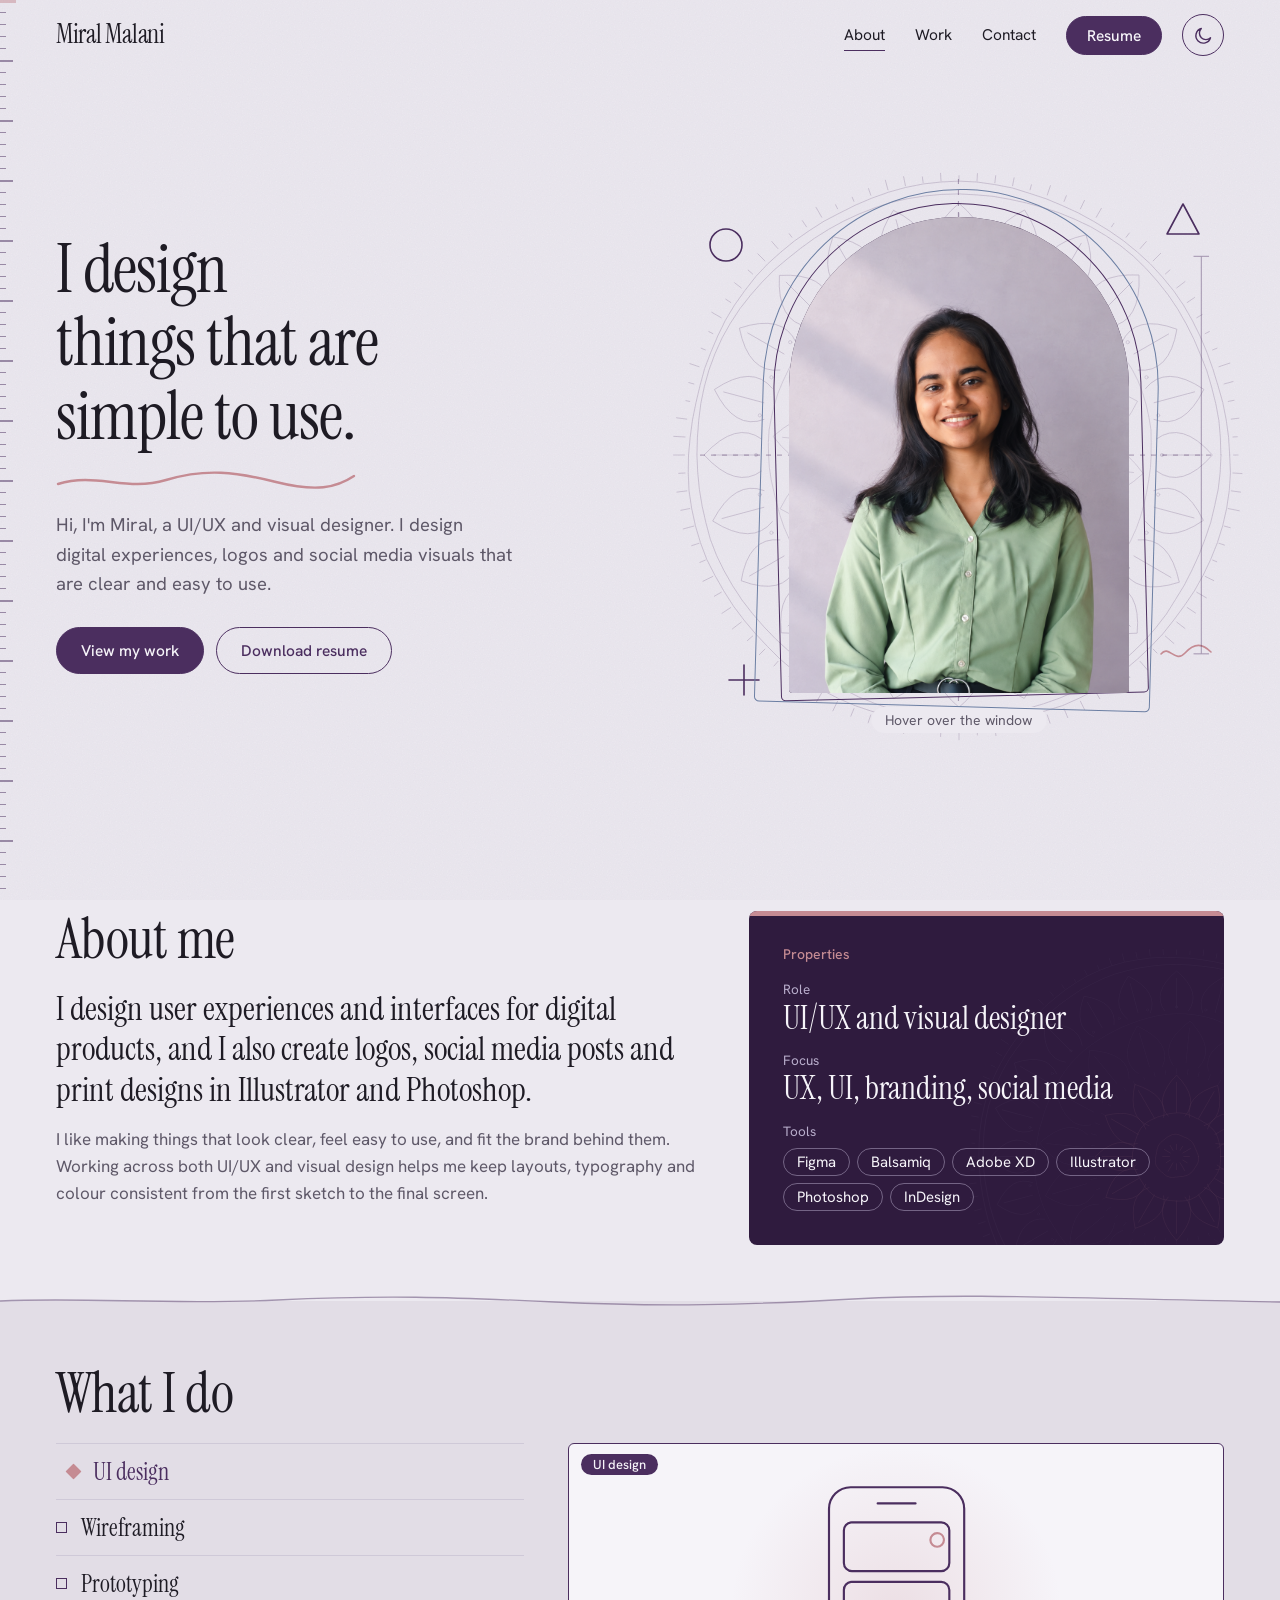
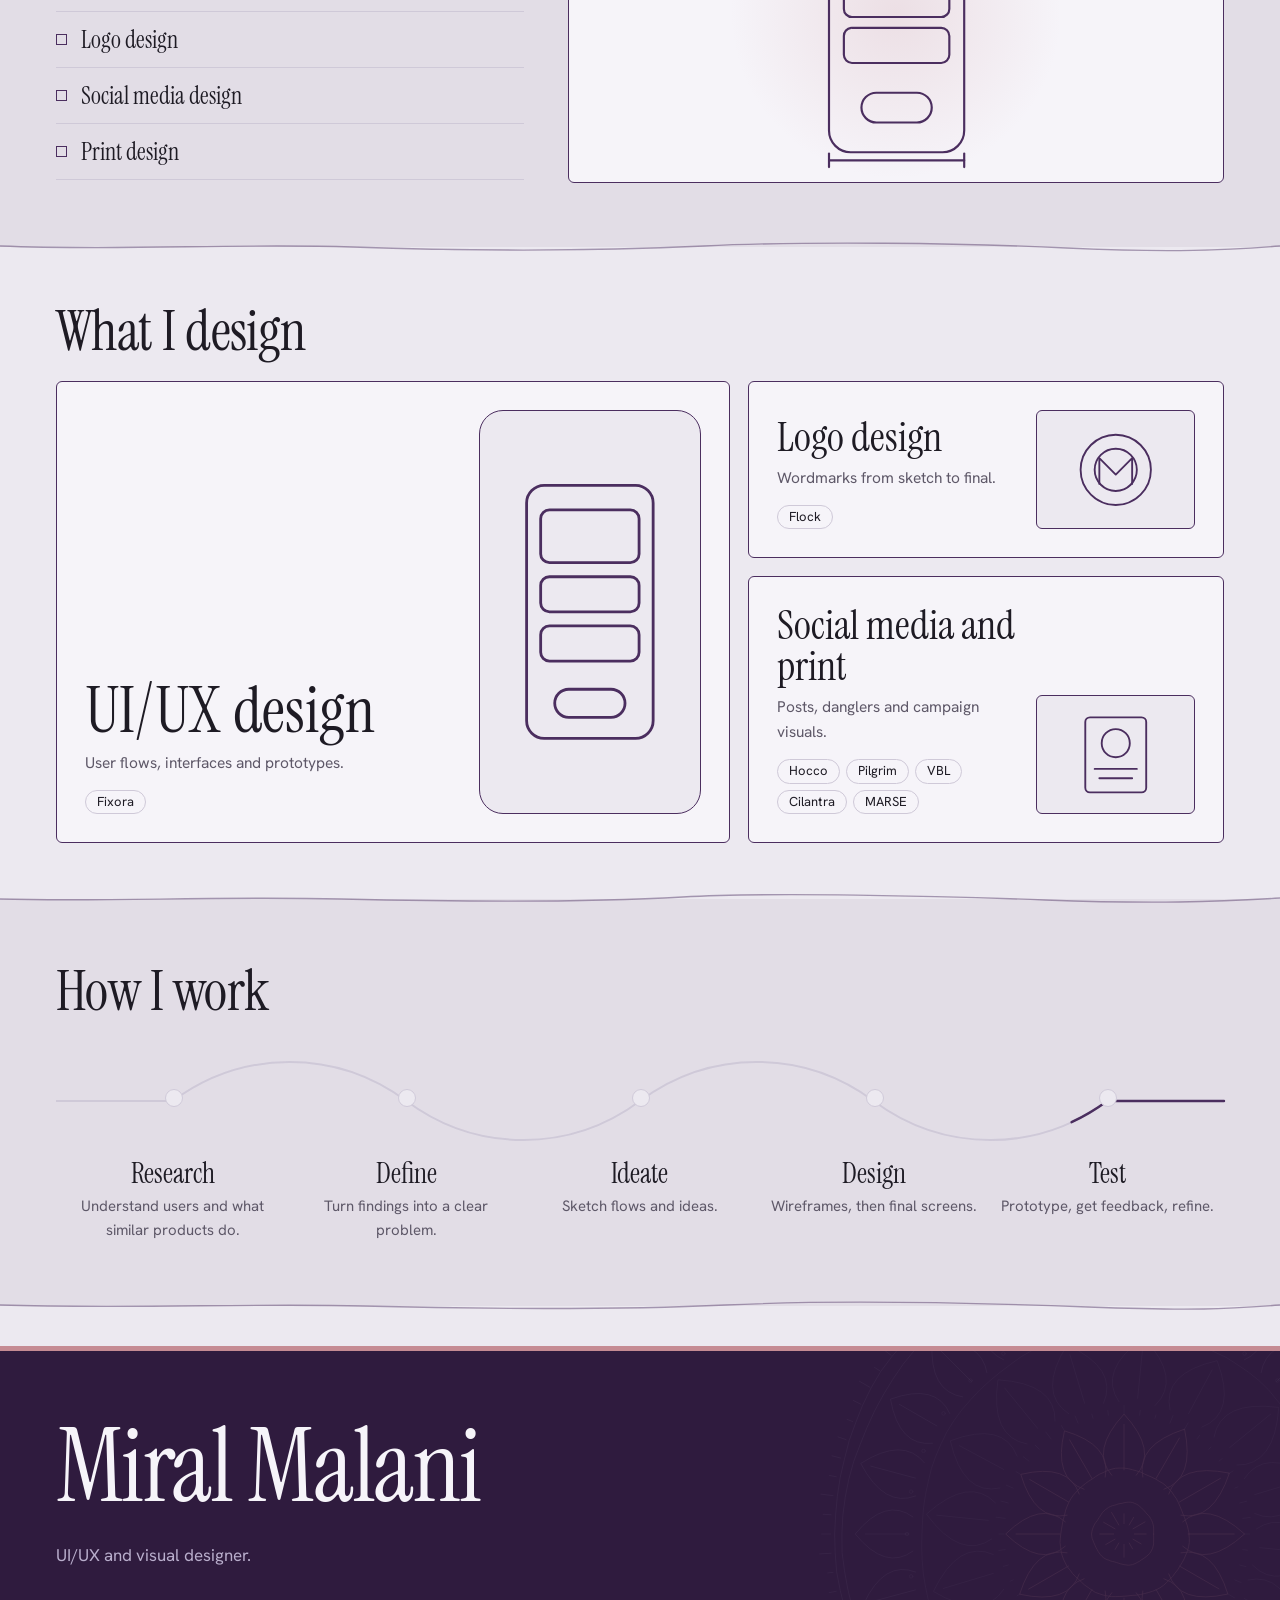
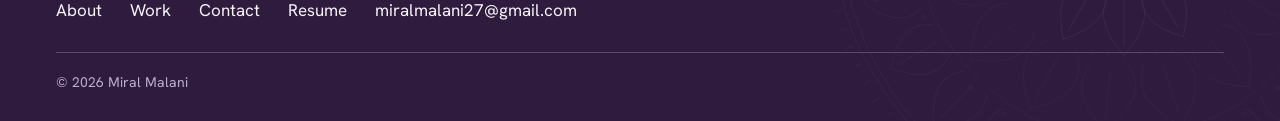
==== commit 1b806edc: "Update introduction text in index.html" ====
--- a/index.html
+++ b/index.html
@@ -29,7 +29,7 @@
   <div class="hero-copy">
     <h1><span><i>I design</i></span><span><i>things that are</i></span><span><i>simple to use.</i></span></h1>
     <svg class="scribble" viewBox="0 0 300 22" preserveAspectRatio="none" aria-hidden="true"><path pathLength="1" d="M2 14 C 40 2, 70 22, 110 10 S 180 2, 220 12 S 280 18, 298 6"/></svg>
-    <p class="intro">Hi, I'm Miral, a junior UI/UX and visual designer. I design digital experiences, logos and social media visuals that are clear and easy to use.</p>
+    <p class="intro">Hi, I'm Miral, a UI/UX and visual designer. I design digital experiences, logos and social media visuals that are clear and easy to use.</p>
     <div class="cta"><a class="btn" href="work.html" data-magnetic>View my work</a><a class="btn ghost" href="resume.pdf" download data-magnetic>Download resume</a></div>
   </div>
 
